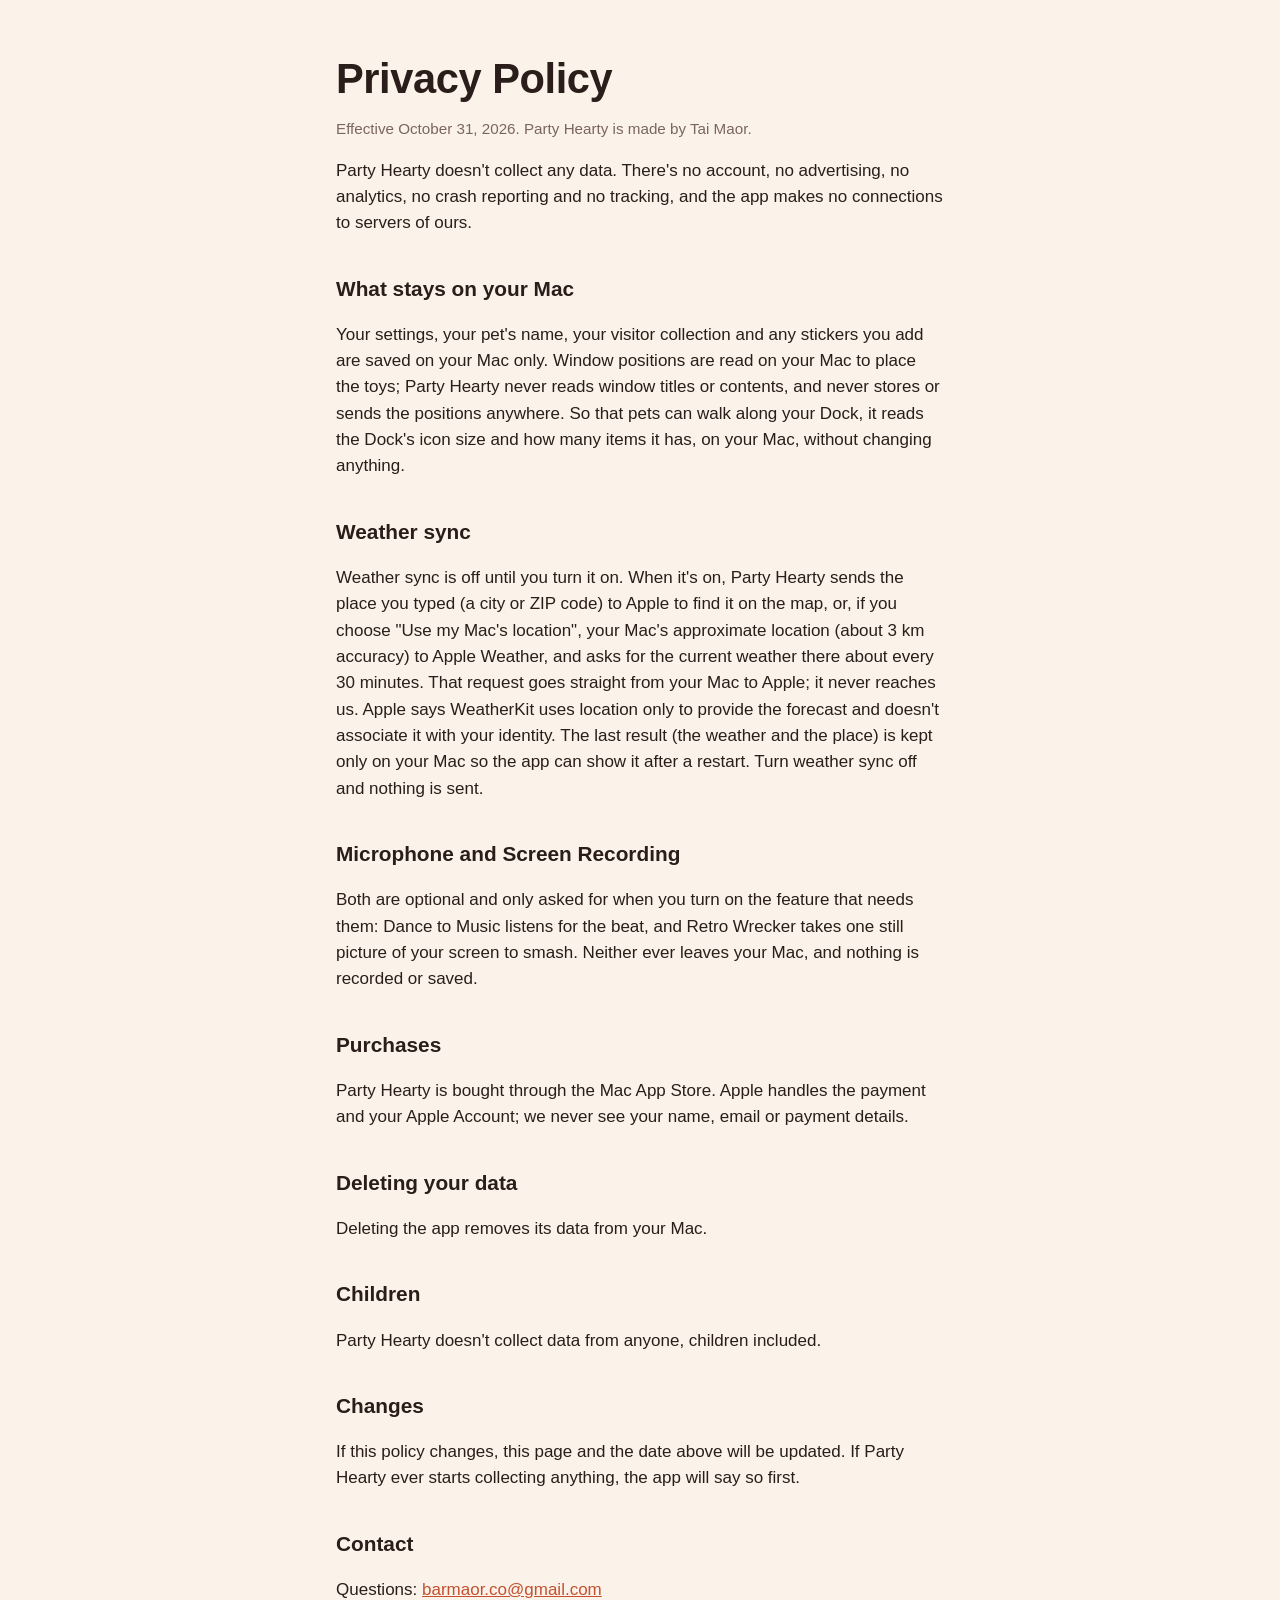
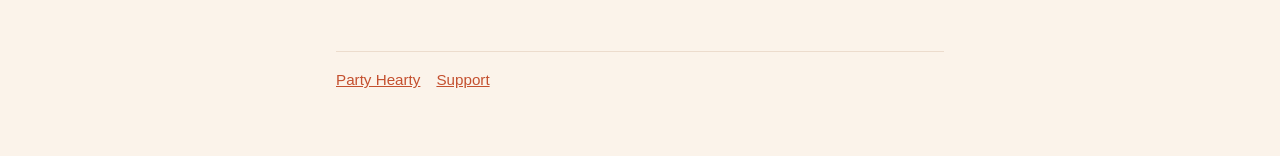
==== privacy.html @ 71856b22 "Party Hearty: landing, support and privacy pages" ====
<!doctype html>
<html lang="en">
<head>
<meta charset="utf-8">
<meta name="viewport" content="width=device-width, initial-scale=1">
<title>Party Hearty Privacy Policy</title>
<link rel="icon" href="favicon.png">
<link rel="stylesheet" href="style.css">
</head>
<body>
<main>
  <h1>Privacy Policy</h1>
  <p class="muted">Effective October 31, 2026. Party Hearty is made by Tai Maor.</p>

  <p>Party Hearty doesn't collect any data. There's no account, no advertising, no analytics, no crash reporting and no tracking, and the app makes no connections to servers of ours.</p>

  <h2>What stays on your Mac</h2>
  <p>Your settings, your pet's name, your visitor collection and any stickers you add are saved on your Mac only. Window positions are read on your Mac to place the toys; Party Hearty never reads window titles or contents, and never stores or sends the positions anywhere. So that pets can walk along your Dock, it reads the Dock's icon size and how many items it has, on your Mac, without changing anything.</p>

  <h2>Weather sync</h2>
  <p>Weather sync is off until you turn it on. When it's on, Party Hearty sends the place you typed (a city or ZIP code) to Apple to find it on the map, or, if you choose "Use my Mac's location", your Mac's approximate location (about 3 km accuracy) to Apple Weather, and asks for the current weather there about every 30 minutes. That request goes straight from your Mac to Apple; it never reaches us. Apple says WeatherKit uses location only to provide the forecast and doesn't associate it with your identity. The last result (the weather and the place) is kept only on your Mac so the app can show it after a restart. Turn weather sync off and nothing is sent.</p>

  <h2>Microphone and Screen Recording</h2>
  <p>Both are optional and only asked for when you turn on the feature that needs them: Dance to Music listens for the beat, and Retro Wrecker takes one still picture of your screen to smash. Neither ever leaves your Mac, and nothing is recorded or saved.</p>

  <h2>Purchases</h2>
  <p>Party Hearty is bought through the Mac App Store. Apple handles the payment and your Apple Account; we never see your name, email or payment details.</p>

  <h2>Deleting your data</h2>
  <p>Deleting the app removes its data from your Mac.</p>

  <h2>Children</h2>
  <p>Party Hearty doesn't collect data from anyone, children included.</p>

  <h2>Changes</h2>
  <p>If this policy changes, this page and the date above will be updated. If Party Hearty ever starts collecting anything, the app will say so first.</p>

  <h2>Contact</h2>
  <p>Questions: <a href="mailto:barmaor.co@gmail.com">barmaor.co@gmail.com</a></p>

  <nav><a href="index.html">Party Hearty</a><a href="support.html">Support</a></nav>
</main>
</body>
</html>
---- style.css ----
:root {
  --bg: #fbf3ea;
  --text: #2a1d1a;
  --muted: #7a6560;
  --line: #ecdccd;
  --accent: #c4502f;
}
@media (prefers-color-scheme: dark) {
  :root {
    --bg: #1d1614;
    --text: #f6ece4;
    --muted: #b09d95;
    --line: #3a2c27;
    --accent: #f08a62;
  }
}
* { box-sizing: border-box; }
body {
  margin: 0;
  background: var(--bg);
  color: var(--text);
  font: 17px/1.55 -apple-system, BlinkMacSystemFont, "SF Pro Text", "Helvetica Neue", Arial, sans-serif;
}
main { max-width: 640px; margin: 0 auto; padding: 56px 16px 64px; }
h1, h2 { font-family: ui-rounded, "SF Pro Rounded", -apple-system, sans-serif; font-weight: 700; }
h1 { font-size: 2.6rem; line-height: 1.1; margin: 0 0 12px; letter-spacing: -0.01em; }
h2 { font-size: 1.3rem; margin: 36px 0 8px; }
.lede { font-size: 1.2rem; color: var(--muted); margin: 0 0 24px; }
.muted { color: var(--muted); font-size: 0.95rem; }
.icon { width: 128px; height: 128px; display: block; margin: 0 0 20px -8px; }
a { color: var(--accent); }
ul { padding-left: 1.2em; }
li { margin: 4px 0; }
kbd { font: 0.9em -apple-system, sans-serif; border: 1px solid var(--line); border-radius: 5px; padding: 1px 5px; }
nav { display: flex; gap: 16px; margin-top: 48px; padding-top: 16px; border-top: 1px solid var(--line); font-size: 0.95rem; }
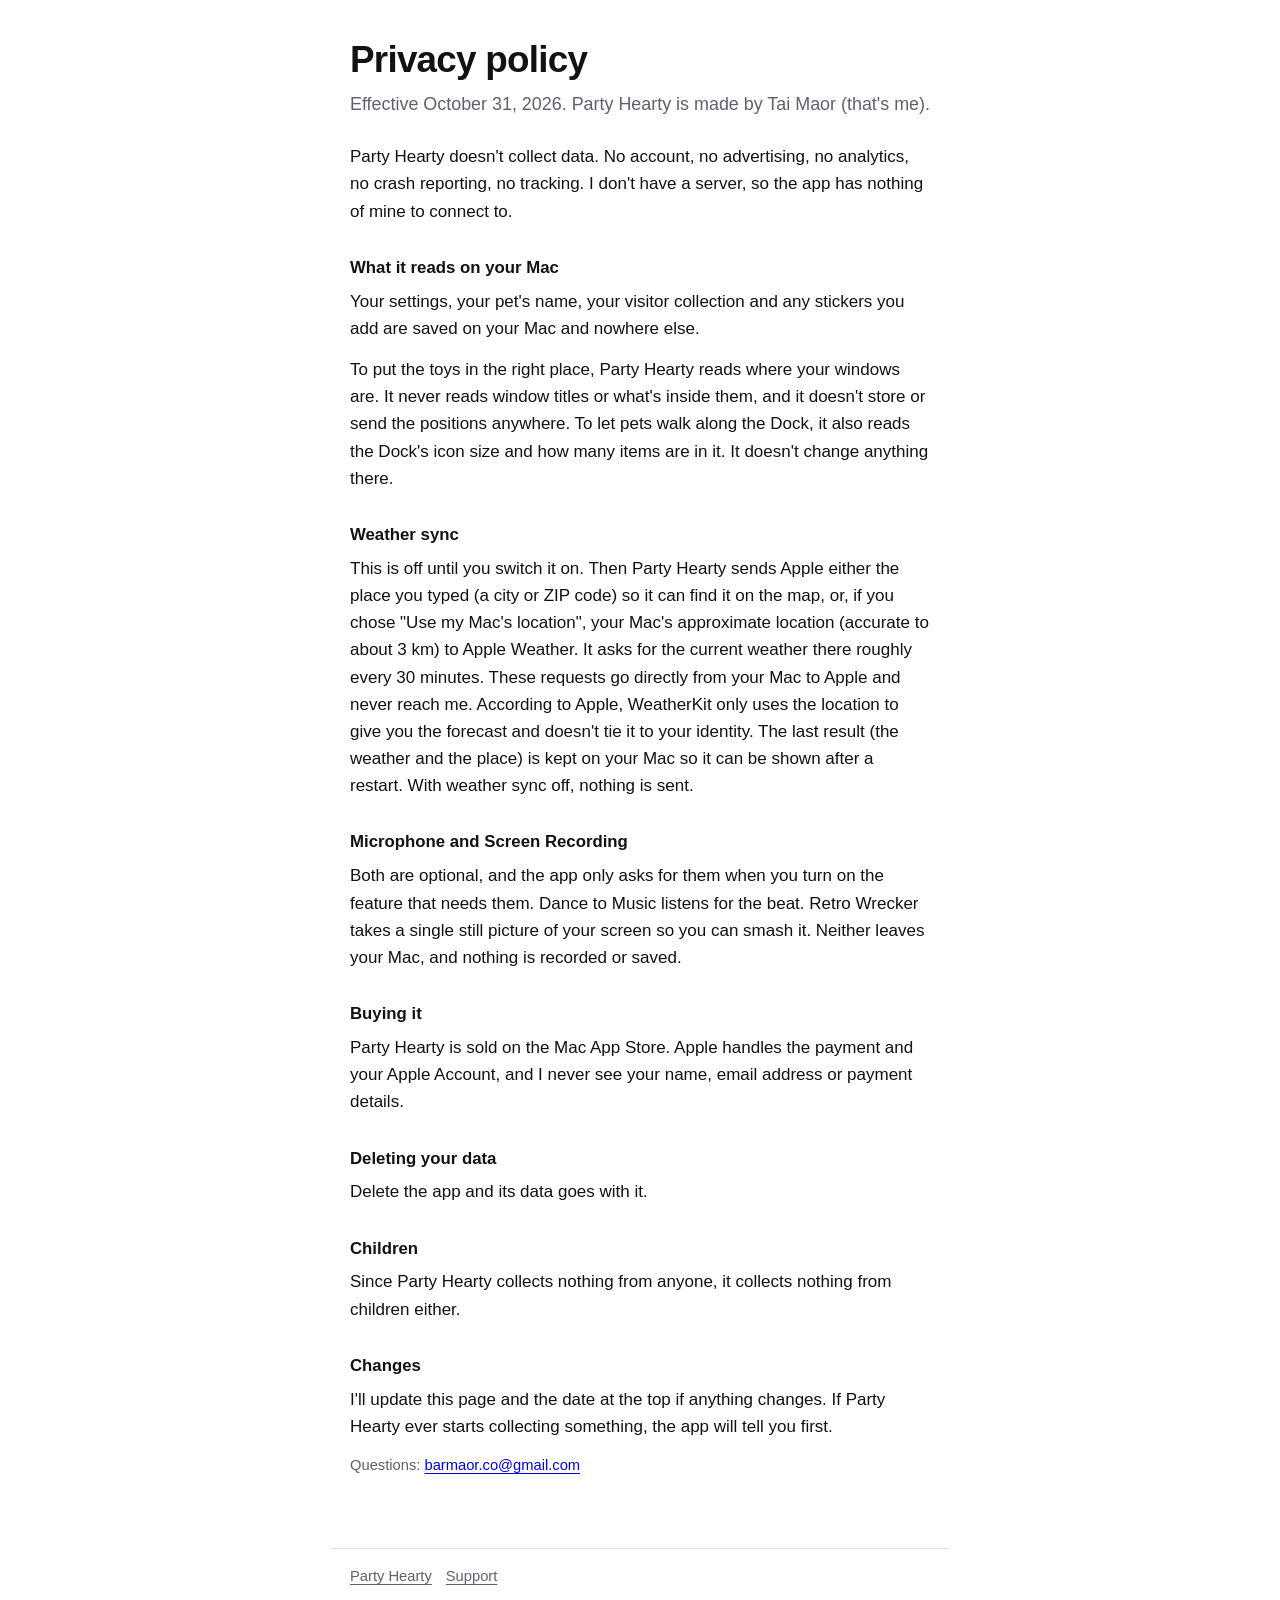
==== commit 7b477918: "Rewrite the pages and switch to blue" ====
--- a/privacy.html
+++ b/privacy.html
@@ -3,42 +3,41 @@
 <head>
 <meta charset="utf-8">
 <meta name="viewport" content="width=device-width, initial-scale=1">
-<title>Party Hearty Privacy Policy</title>
+<title>Party Hearty privacy policy</title>
 <link rel="icon" href="favicon.png">
 <link rel="stylesheet" href="style.css">
 </head>
 <body>
 <main>
-  <h1>Privacy Policy</h1>
-  <p class="muted">Effective October 31, 2026. Party Hearty is made by Tai Maor.</p>
+  <h1>Privacy policy</h1>
+  <p class="sub">Effective October 31, 2026. Party Hearty is made by Tai Maor (that's me).</p>
 
-  <p>Party Hearty doesn't collect any data. There's no account, no advertising, no analytics, no crash reporting and no tracking, and the app makes no connections to servers of ours.</p>
+  <p>Party Hearty doesn't collect data. No account, no advertising, no analytics, no crash reporting, no tracking. I don't have a server, so the app has nothing of mine to connect to.</p>
 
-  <h2>What stays on your Mac</h2>
-  <p>Your settings, your pet's name, your visitor collection and any stickers you add are saved on your Mac only. Window positions are read on your Mac to place the toys; Party Hearty never reads window titles or contents, and never stores or sends the positions anywhere. So that pets can walk along your Dock, it reads the Dock's icon size and how many items it has, on your Mac, without changing anything.</p>
+  <h2>What it reads on your Mac</h2>
+  <p>Your settings, your pet's name, your visitor collection and any stickers you add are saved on your Mac and nowhere else.</p>
+  <p>To put the toys in the right place, Party Hearty reads where your windows are. It never reads window titles or what's inside them, and it doesn't store or send the positions anywhere. To let pets walk along the Dock, it also reads the Dock's icon size and how many items are in it. It doesn't change anything there.</p>
 
   <h2>Weather sync</h2>
-  <p>Weather sync is off until you turn it on. When it's on, Party Hearty sends the place you typed (a city or ZIP code) to Apple to find it on the map, or, if you choose "Use my Mac's location", your Mac's approximate location (about 3 km accuracy) to Apple Weather, and asks for the current weather there about every 30 minutes. That request goes straight from your Mac to Apple; it never reaches us. Apple says WeatherKit uses location only to provide the forecast and doesn't associate it with your identity. The last result (the weather and the place) is kept only on your Mac so the app can show it after a restart. Turn weather sync off and nothing is sent.</p>
+  <p>This is off until you switch it on. Then Party Hearty sends Apple either the place you typed (a city or ZIP code) so it can find it on the map, or, if you chose "Use my Mac's location", your Mac's approximate location (accurate to about 3 km) to Apple Weather. It asks for the current weather there roughly every 30 minutes. These requests go directly from your Mac to Apple and never reach me. According to Apple, WeatherKit only uses the location to give you the forecast and doesn't tie it to your identity. The last result (the weather and the place) is kept on your Mac so it can be shown after a restart. With weather sync off, nothing is sent.</p>
 
   <h2>Microphone and Screen Recording</h2>
-  <p>Both are optional and only asked for when you turn on the feature that needs them: Dance to Music listens for the beat, and Retro Wrecker takes one still picture of your screen to smash. Neither ever leaves your Mac, and nothing is recorded or saved.</p>
+  <p>Both are optional, and the app only asks for them when you turn on the feature that needs them. Dance to Music listens for the beat. Retro Wrecker takes a single still picture of your screen so you can smash it. Neither leaves your Mac, and nothing is recorded or saved.</p>
 
-  <h2>Purchases</h2>
-  <p>Party Hearty is bought through the Mac App Store. Apple handles the payment and your Apple Account; we never see your name, email or payment details.</p>
+  <h2>Buying it</h2>
+  <p>Party Hearty is sold on the Mac App Store. Apple handles the payment and your Apple Account, and I never see your name, email address or payment details.</p>
 
   <h2>Deleting your data</h2>
-  <p>Deleting the app removes its data from your Mac.</p>
+  <p>Delete the app and its data goes with it.</p>
 
   <h2>Children</h2>
-  <p>Party Hearty doesn't collect data from anyone, children included.</p>
+  <p>Since Party Hearty collects nothing from anyone, it collects nothing from children either.</p>
 
   <h2>Changes</h2>
-  <p>If this policy changes, this page and the date above will be updated. If Party Hearty ever starts collecting anything, the app will say so first.</p>
+  <p>I'll update this page and the date at the top if anything changes. If Party Hearty ever starts collecting something, the app will tell you first.</p>
 
-  <h2>Contact</h2>
-  <p>Questions: <a href="mailto:barmaor.co@gmail.com">barmaor.co@gmail.com</a></p>
-
-  <nav><a href="index.html">Party Hearty</a><a href="support.html">Support</a></nav>
+  <p class="note">Questions: <a href="mailto:barmaor.co@gmail.com">barmaor.co@gmail.com</a></p>
 </main>
+<footer><a href="index.html">Party Hearty</a><a href="support.html">Support</a></footer>
 </body>
 </html>
--- a/style.css
+++ b/style.css
@@ -1,17 +1,18 @@
 :root {
-  --bg: #fbf3ea;
-  --text: #2a1d1a;
-  --muted: #7a6560;
-  --line: #ecdccd;
-  --accent: #c4502f;
+  --bg: #fff;
+  --text: #121216;
+  --muted: #5f6070;
+  --line: #e4e4ec;
+  --blue: #0000e6;
+  --link: #0000e6;
 }
 @media (prefers-color-scheme: dark) {
   :root {
-    --bg: #1d1614;
-    --text: #f6ece4;
-    --muted: #b09d95;
-    --line: #3a2c27;
-    --accent: #f08a62;
+    --bg: #0b0b0f;
+    --text: #ececf2;
+    --muted: #9b9caa;
+    --line: #262630;
+    --link: #7c86ff;
   }
 }
 * { box-sizing: border-box; }
@@ -19,17 +20,21 @@
   margin: 0;
   background: var(--bg);
   color: var(--text);
-  font: 17px/1.55 -apple-system, BlinkMacSystemFont, "SF Pro Text", "Helvetica Neue", Arial, sans-serif;
+  font: 17px/1.6 -apple-system, BlinkMacSystemFont, "Helvetica Neue", Arial, sans-serif;
 }
-main { max-width: 640px; margin: 0 auto; padding: 56px 16px 64px; }
-h1, h2 { font-family: ui-rounded, "SF Pro Rounded", -apple-system, sans-serif; font-weight: 700; }
-h1 { font-size: 2.6rem; line-height: 1.1; margin: 0 0 12px; letter-spacing: -0.01em; }
-h2 { font-size: 1.3rem; margin: 36px 0 8px; }
-.lede { font-size: 1.2rem; color: var(--muted); margin: 0 0 24px; }
-.muted { color: var(--muted); font-size: 0.95rem; }
-.icon { width: 128px; height: 128px; display: block; margin: 0 0 20px -8px; }
-a { color: var(--accent); }
-ul { padding-left: 1.2em; }
-li { margin: 4px 0; }
-kbd { font: 0.9em -apple-system, sans-serif; border: 1px solid var(--line); border-radius: 5px; padding: 1px 5px; }
-nav { display: flex; gap: 16px; margin-top: 48px; padding-top: 16px; border-top: 1px solid var(--line); font-size: 0.95rem; }
+main { max-width: 620px; margin: 0 auto; padding: 40px 20px 56px; }
+a { color: var(--link); text-underline-offset: 3px; }
+.top { display: flex; align-items: center; gap: 14px; margin-bottom: 4px; }
+.top img { width: 72px; height: 72px; transform: rotate(-6deg); }
+h1 { font-size: 2.3rem; line-height: 1.1; margin: 0; letter-spacing: -0.02em; }
+h2 { font-size: 1.05rem; margin: 30px 0 6px; }
+p { margin: 0 0 14px; }
+.sub { font-size: 1.12rem; color: var(--muted); margin: 10px 0 24px; }
+ul { padding-left: 20px; margin: 0 0 16px; }
+li { margin-bottom: 6px; }
+kbd { font: 0.9em ui-monospace, Menlo, monospace; border: 1px solid var(--line); border-bottom-width: 2px; border-radius: 5px; padding: 1px 5px; }
+.q { font-weight: 600; margin-bottom: 2px; }
+.note { color: var(--muted); font-size: 0.92rem; }
+footer { max-width: 620px; margin: 0 auto; padding: 16px 20px 40px; border-top: 1px solid var(--line); color: var(--muted); font-size: 0.92rem; }
+footer a { color: inherit; margin-right: 14px; }
+
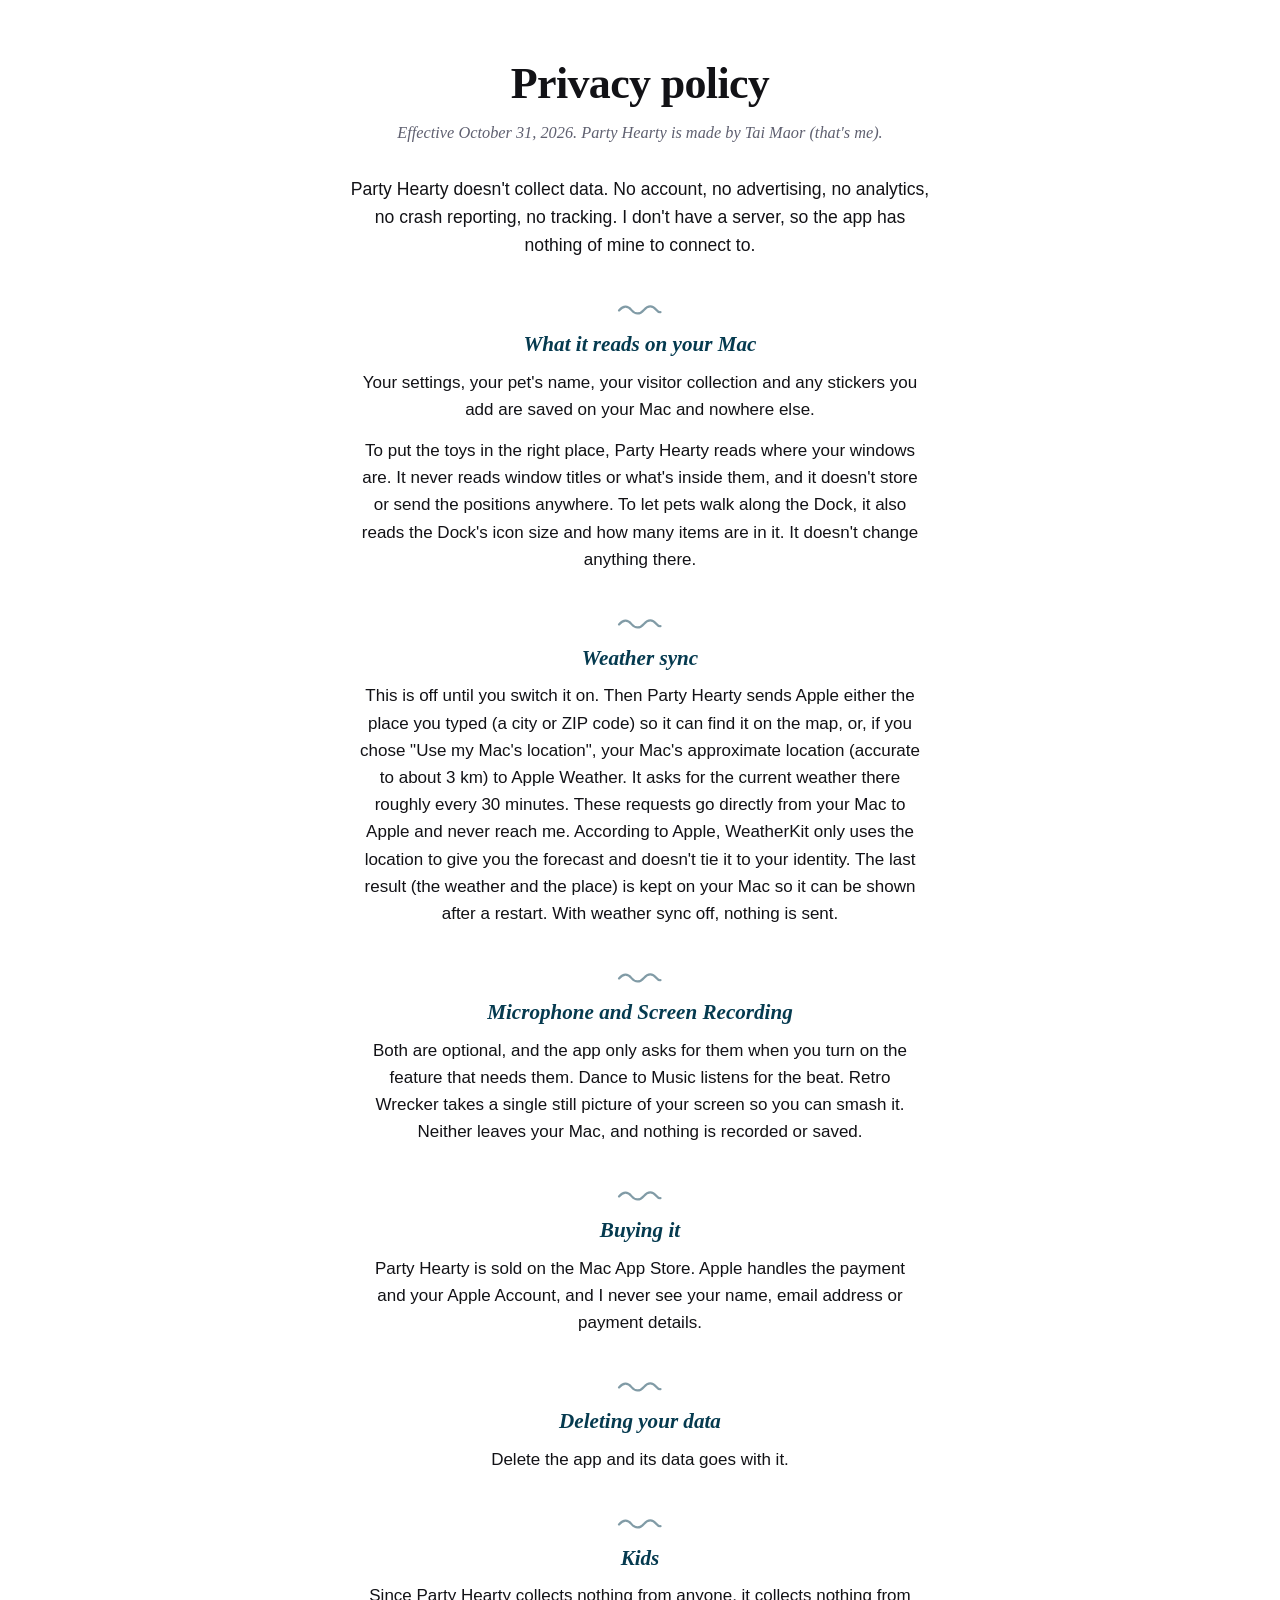
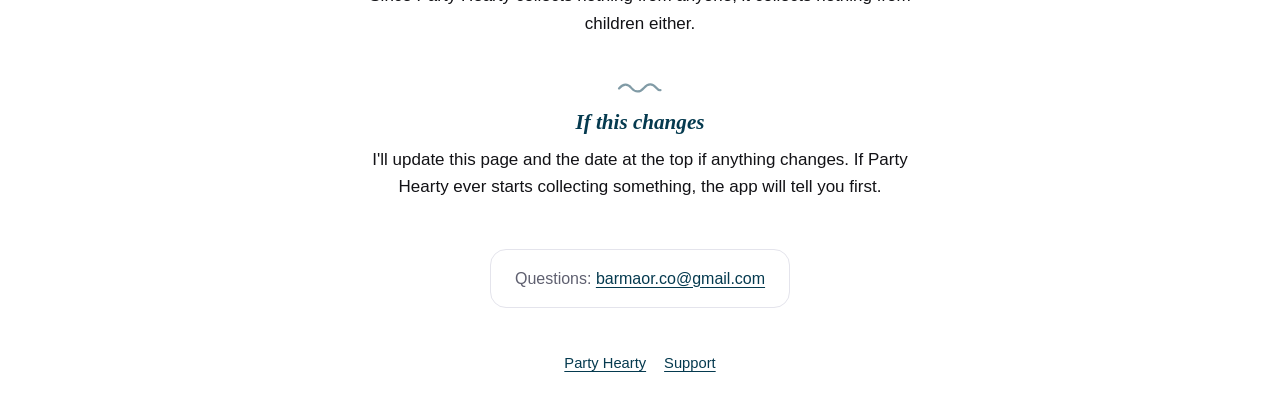
==== commit 1ab05f9a: "Privacy page: centered, easier to read" ====
--- a/privacy.html
+++ b/privacy.html
@@ -6,8 +6,39 @@
 <title>Party Hearty privacy policy</title>
 <link rel="icon" href="favicon.png">
 <link rel="stylesheet" href="style.css">
+<style>
+  body.pp { --pp: #053A4F; --link: #053A4F; }
+  @media (prefers-color-scheme: dark) { body.pp { --pp: #52CBE3; --link: #52CBE3; } }
+
+  /* Privacy page: one calm centered column, written to be read top to bottom */
+  body.pp { text-align: center; }
+  .pp main { max-width: 660px; margin: 0 auto; padding: 60px 22px 36px; }
+  .pp h1 { font: 700 clamp(2.15rem, 6.4vw, 2.75rem)/1.08 "New York", "Iowan Old Style", Georgia, serif; letter-spacing: -.015em; margin: 0 0 12px; }
+  .pp h1 + .sub, .pp h1 + .small { font: italic 1.02rem/1.55 "New York", "Iowan Old Style", Georgia, serif; color: var(--muted); max-width: 31em; margin: 0 auto 30px; }
+  .pp main > p, .pp main > ul, .pp main > .card { max-width: 33em; margin-left: auto; margin-right: auto; text-wrap: pretty; }
+  .pp main > p:not(h2 ~ p):not(.sub):not(.small) { font-size: 1.1rem; line-height: 1.6; }
+  .pp h2 { font: italic 600 1.32rem/1.3 "New York", "Iowan Old Style", Georgia, serif; color: var(--pp); letter-spacing: 0; margin: 0 auto 10px; max-width: 26em; text-wrap: balance; }
+  .pp h2::before { content: ""; display: block; width: 46px; height: 12px; margin: 44px auto 16px; background: var(--pp); opacity: .5;
+                   -webkit-mask: url("data:image/svg+xml,%3Csvg xmlns='http://www.w3.org/2000/svg' viewBox='0 0 46 12'%3E%3Cpath d='M2 7.5c4.5-5 8.5-5 12.5-.4s8.3 4.4 12.4-.2 8.6-4.8 12.3-.1c1.6 2 3 2.6 4.3 2.4' fill='none' stroke='black' stroke-width='2.2' stroke-linecap='round'/%3E%3C/svg%3E") center / contain no-repeat; mask: url("data:image/svg+xml,%3Csvg xmlns='http://www.w3.org/2000/svg' viewBox='0 0 46 12'%3E%3Cpath d='M2 7.5c4.5-5 8.5-5 12.5-.4s8.3 4.4 12.4-.2 8.6-4.8 12.3-.1c1.6 2 3 2.6 4.3 2.4' fill='none' stroke='black' stroke-width='2.2' stroke-linecap='round'/%3E%3C/svg%3E") center / contain no-repeat; }
+  .pp ul { list-style: none; padding: 0; }
+  .pp li { margin: 0 0 12px; }
+  .pp strong { font-weight: 650; }
+  .pp a { color: var(--pp); }
+  .pp .card { text-align: center; }
+  .pp main > p.note, .pp .contact { display: block; width: fit-content; max-width: 100%; margin: 48px auto 0; padding: 16px 24px;
+                   border: 1px solid var(--line); border-radius: 16px; font-size: 1rem; color: var(--muted); }
+  .pp header.site { justify-content: center; flex-wrap: wrap; }
+  .pp header.site nav { margin-left: 18px; }
+  .pp footer { text-align: center; border-top: 0; padding-top: 8px; }
+  .pp footer a { margin: 0 9px; }
+  @media (max-width: 520px) {
+    .pp main { padding: 40px 18px 28px; }
+    .pp main > p:not(h2 ~ p):not(.sub):not(.small) { font-size: 1.04rem; }
+    .pp h2::before { margin-top: 36px; }
+  }
+</style>
 </head>
-<body>
+<body class="pp">
 <main>
   <h1>Privacy policy</h1>
   <p class="sub">Effective October 31, 2026. Party Hearty is made by Tai Maor (that's me).</p>
@@ -30,10 +61,10 @@
   <h2>Deleting your data</h2>
   <p>Delete the app and its data goes with it.</p>
 
-  <h2>Children</h2>
+  <h2>Kids</h2>
   <p>Since Party Hearty collects nothing from anyone, it collects nothing from children either.</p>
 
-  <h2>Changes</h2>
+  <h2>If this changes</h2>
   <p>I'll update this page and the date at the top if anything changes. If Party Hearty ever starts collecting something, the app will tell you first.</p>
 
   <p class="note">Questions: <a href="mailto:barmaor.co@gmail.com">barmaor.co@gmail.com</a></p>
--- a/style.css
+++ b/style.css
@@ -3,8 +3,8 @@
   --text: #121216;
   --muted: #5f6070;
   --line: #e4e4ec;
-  --blue: #0000e6;
-  --link: #0000e6;
+  --blue: #053a4f;
+  --link: #053a4f;
 }
 @media (prefers-color-scheme: dark) {
   :root {
@@ -12,7 +12,8 @@
     --text: #ececf2;
     --muted: #9b9caa;
     --line: #262630;
-    --link: #7c86ff;
+    --blue: #52cbe3;
+    --link: #52cbe3;
   }
 }
 * { box-sizing: border-box; }
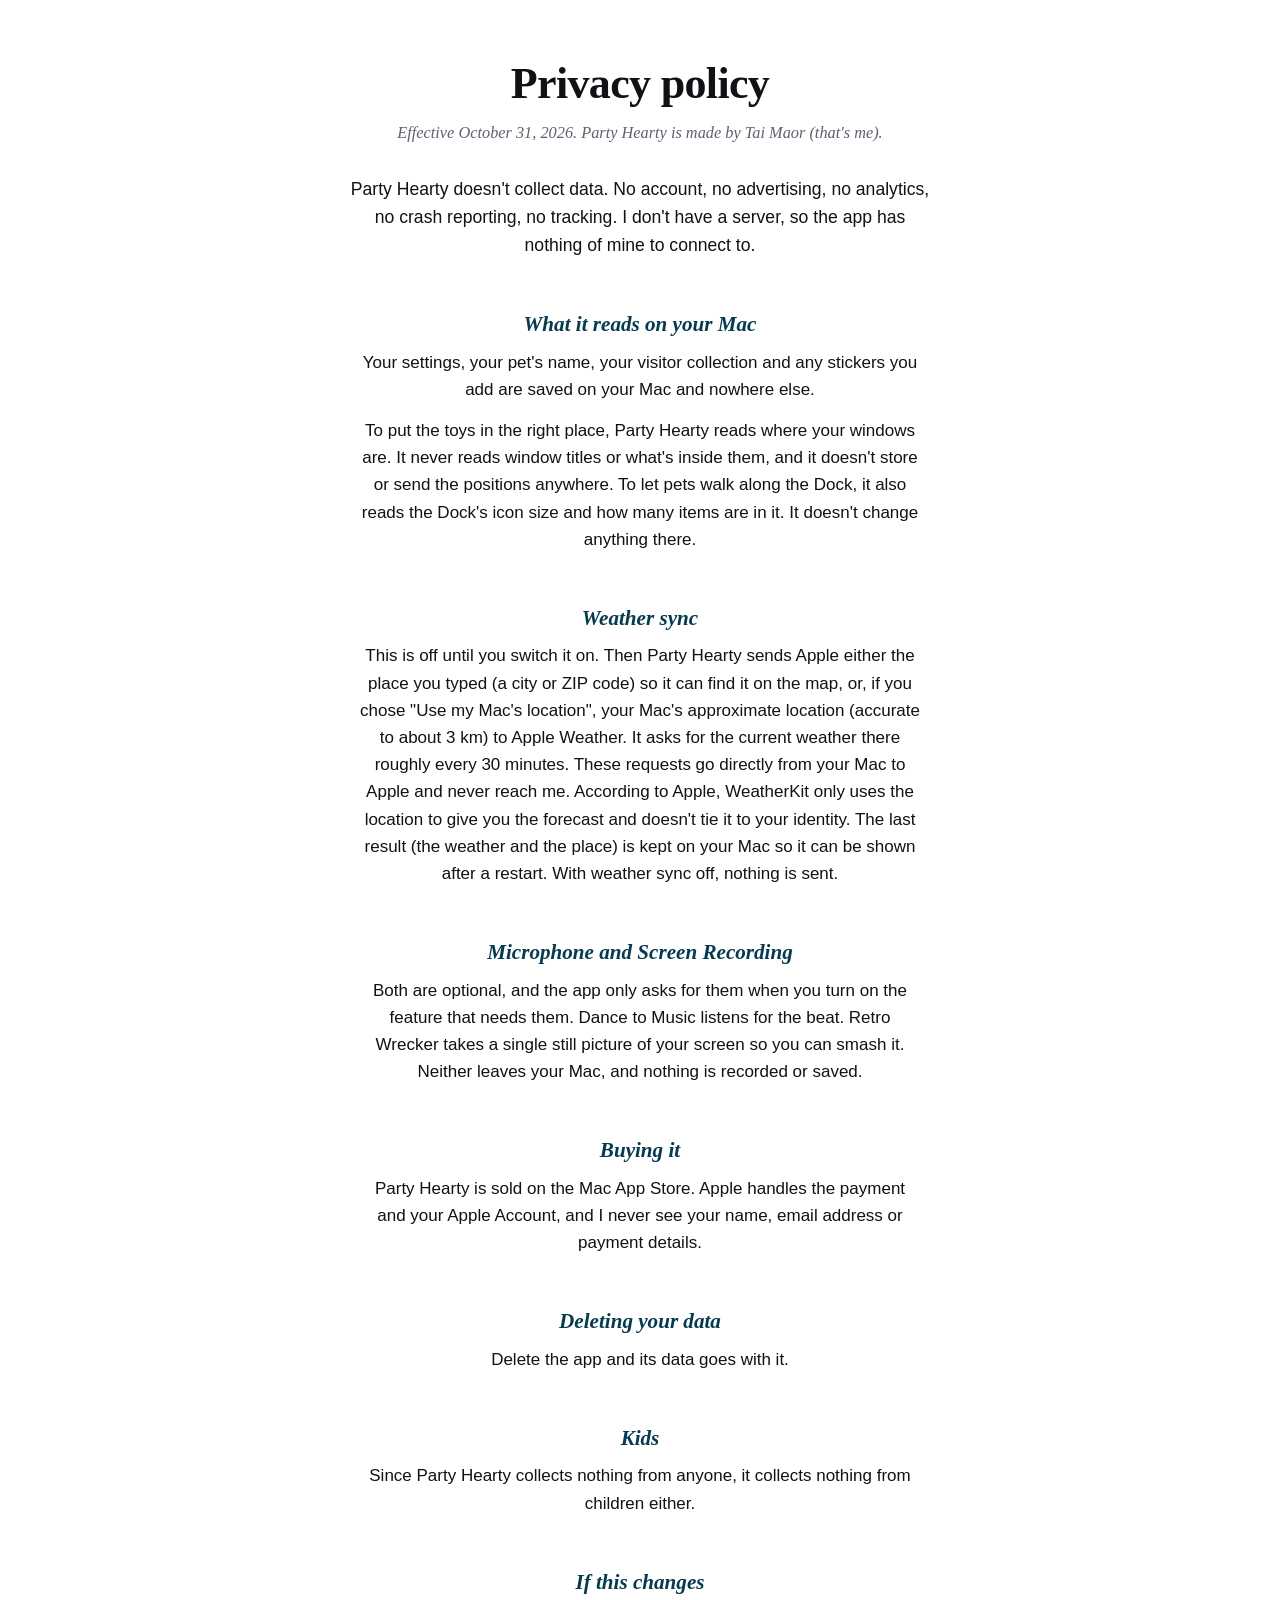
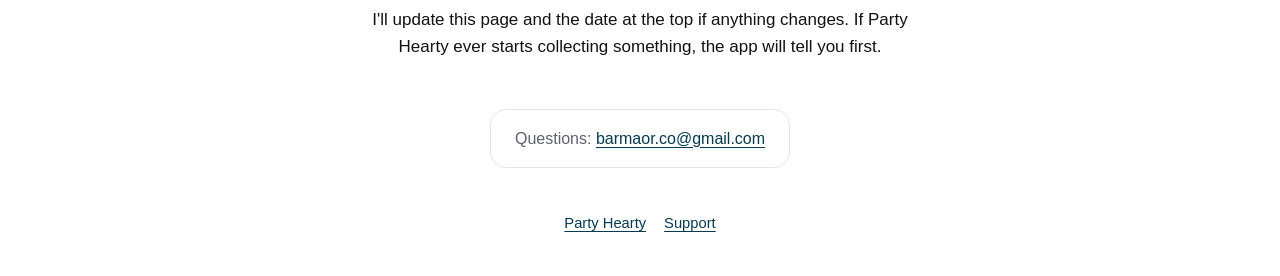
==== commit fa8c5484: "Remove the wave mark above headings" ====
--- a/privacy.html
+++ b/privacy.html
@@ -18,8 +18,7 @@
   .pp main > p, .pp main > ul, .pp main > .card { max-width: 33em; margin-left: auto; margin-right: auto; text-wrap: pretty; }
   .pp main > p:not(h2 ~ p):not(.sub):not(.small) { font-size: 1.1rem; line-height: 1.6; }
   .pp h2 { font: italic 600 1.32rem/1.3 "New York", "Iowan Old Style", Georgia, serif; color: var(--pp); letter-spacing: 0; margin: 0 auto 10px; max-width: 26em; text-wrap: balance; }
-  .pp h2::before { content: ""; display: block; width: 46px; height: 12px; margin: 44px auto 16px; background: var(--pp); opacity: .5;
-                   -webkit-mask: url("data:image/svg+xml,%3Csvg xmlns='http://www.w3.org/2000/svg' viewBox='0 0 46 12'%3E%3Cpath d='M2 7.5c4.5-5 8.5-5 12.5-.4s8.3 4.4 12.4-.2 8.6-4.8 12.3-.1c1.6 2 3 2.6 4.3 2.4' fill='none' stroke='black' stroke-width='2.2' stroke-linecap='round'/%3E%3C/svg%3E") center / contain no-repeat; mask: url("data:image/svg+xml,%3Csvg xmlns='http://www.w3.org/2000/svg' viewBox='0 0 46 12'%3E%3Cpath d='M2 7.5c4.5-5 8.5-5 12.5-.4s8.3 4.4 12.4-.2 8.6-4.8 12.3-.1c1.6 2 3 2.6 4.3 2.4' fill='none' stroke='black' stroke-width='2.2' stroke-linecap='round'/%3E%3C/svg%3E") center / contain no-repeat; }
+  .pp h2::before { content: ""; display: block; margin-top: 52px; }
   .pp ul { list-style: none; padding: 0; }
   .pp li { margin: 0 0 12px; }
   .pp strong { font-weight: 650; }
--- a/style.css
+++ b/style.css
@@ -38,4 +38,46 @@
 .note { color: var(--muted); font-size: 0.92rem; }
 footer { max-width: 620px; margin: 0 auto; padding: 16px 20px 40px; border-top: 1px solid var(--line); color: var(--muted); font-size: 0.92rem; }
 footer a { color: inherit; margin-right: 14px; }
+:root { --pp: var(--link); }
 
+/* Hand-made look: one calm centered column, shared by the home, help and privacy pages */
+body.pp { text-align: center; }
+.pp main { max-width: 680px; margin: 0 auto; padding: 56px 22px 36px; }
+.pp h1 { font: 700 clamp(2.15rem, 6.4vw, 2.75rem)/1.08 "New York", "Iowan Old Style", Georgia, serif; letter-spacing: -.015em; margin: 0 auto 12px; max-width: 16em; text-wrap: balance; }
+.pp h1 + .sub, .pp h1 + .small, .pp .top + .sub { font: italic 1.08rem/1.55 "New York", "Iowan Old Style", Georgia, serif; color: var(--muted); max-width: 31em; margin: 0 auto 26px; text-wrap: pretty; }
+.pp main > p, .pp main > ul, .pp main > ol, .pp main > .card { max-width: 33em; margin-left: auto; margin-right: auto; text-wrap: pretty; }
+.pp h2 { font: italic 600 1.32rem/1.3 "New York", "Iowan Old Style", Georgia, serif; color: var(--pp); letter-spacing: 0; margin: 0 auto 10px; max-width: 26em; text-wrap: balance; }
+.pp h2::before { content: ""; display: block; margin-top: 52px; }
+.pp ul, .pp ol { list-style: none; padding: 0; }
+.pp li { margin: 0 0 12px; }
+.pp ol { counter-reset: step; }
+.pp ol li { counter-increment: step; }
+.pp ol li::before { content: counter(step); display: block; width: 26px; height: 26px; margin: 0 auto 4px; border: 1.5px solid var(--pp); border-radius: 50%;
+                    font: italic 600 .9rem/23px "New York", Georgia, serif; color: var(--pp); }
+.pp strong { font-weight: 650; }
+.pp a { color: var(--pp); }
+.pp .q { font-weight: 650; margin-top: 26px; margin-bottom: 4px; }
+.pp .small { font-size: .92rem; color: var(--muted); }
+.pp .card { text-align: center; }
+.pp main > p.note { display: block; width: fit-content; max-width: 100%; margin: 48px auto 0; padding: 16px 24px; border: 1px solid var(--line); border-radius: 16px; font-size: 1rem; color: var(--muted); }
+.pp header.site { justify-content: center; flex-wrap: wrap; }
+.pp header.site nav { margin-left: 18px; }
+.pp footer { text-align: center; border-top: 0; padding-top: 8px; }
+.pp footer a { margin: 0 9px; }
+.pp .hero-icon { display: block; width: 96px; height: 96px; margin: 0 auto 22px; border-radius: 22px; rotate: -4deg; box-shadow: 0 12px 30px rgba(0,0,0,.18); }
+.pp .tally { margin: 0 auto 22px; }
+.pp .top { flex-direction: column; justify-content: center; gap: 18px; margin-bottom: 12px; }
+.pp .get { display: flex; flex-wrap: wrap; justify-content: center; align-items: center; gap: 12px 18px; margin: 4px auto 12px; }
+.pp .store { display: inline-flex; align-items: center; gap: 10px; background: #000; color: #fff; border: 1px solid #a6a6a6; border-radius: 12px;
+             padding: 7px 18px 7px 14px; text-decoration: none; line-height: 1.1; text-align: left; transition: transform .15s; }
+.pp .store:hover { transform: translateY(-1px); }
+.pp .store svg { width: 22px; height: 26px; fill: #fff; flex: none; }
+.pp .store small { display: block; font-size: .7rem; letter-spacing: .01em; }
+.pp .store b { display: block; font-size: 1.28rem; font-weight: 600; letter-spacing: -.01em; }
+.pp .get .soon { background: none; color: var(--muted); border: 1.5px dashed var(--line); font-weight: 500; font-style: italic; padding: 10px 18px; border-radius: 12px; }
+.pp .shots { justify-content: center; margin: 34px auto 8px; }
+.pp .shots figcaption { font-style: italic; }
+@media (max-width: 520px) {
+  .pp main { padding: 40px 18px 28px; }
+  .pp h2::before { margin-top: 36px; }
+}
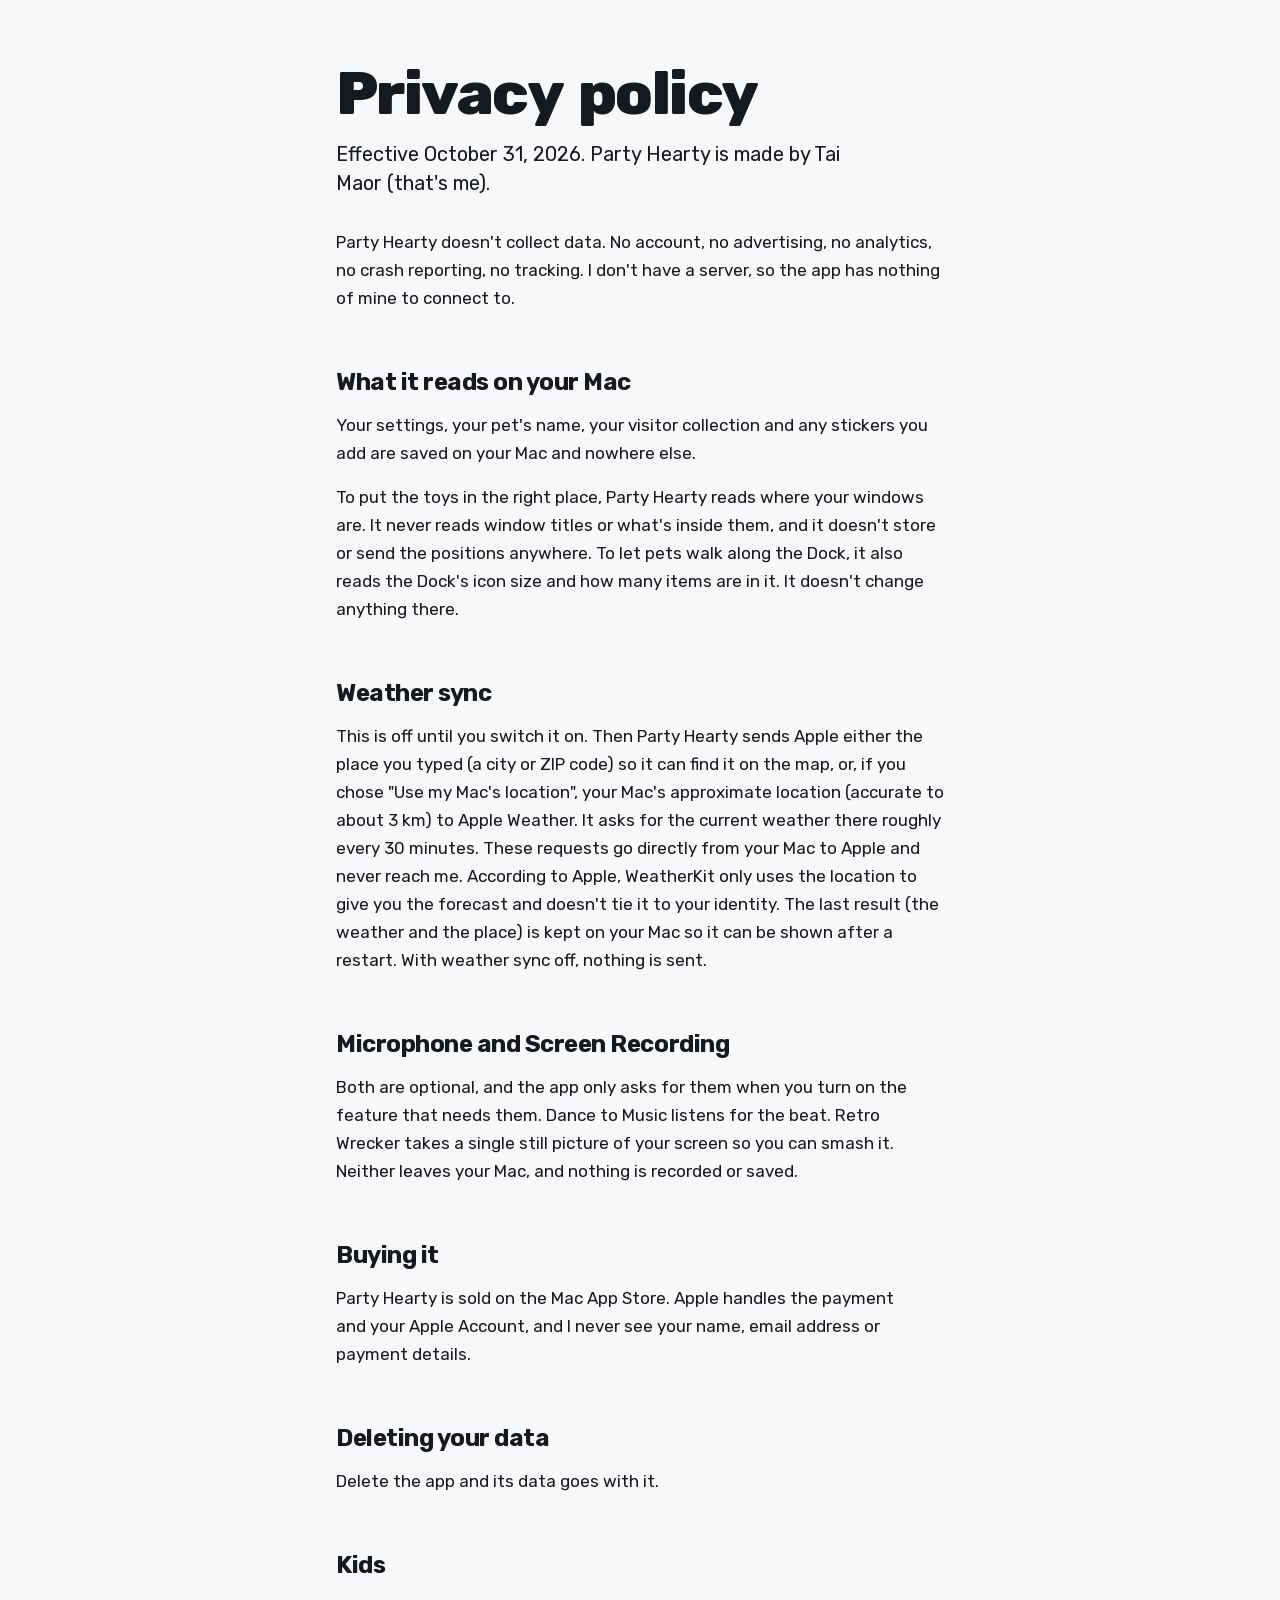
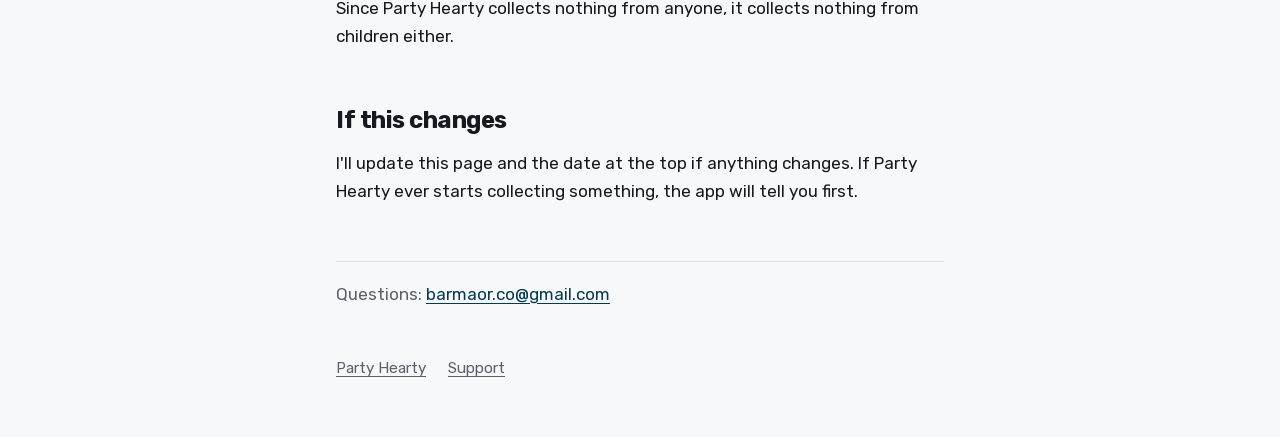
==== commit 8a6f5c2c: "New type and layout, self-hosted fonts" ====
--- a/privacy.html
+++ b/privacy.html
@@ -5,39 +5,11 @@
 <meta name="viewport" content="width=device-width, initial-scale=1">
 <title>Party Hearty privacy policy</title>
 <link rel="icon" href="favicon.png">
+<link rel="preload" href="fonts/rubik-normal-latin.woff2" as="font" type="font/woff2" crossorigin>
+<link rel="stylesheet" href="fonts.css">
 <link rel="stylesheet" href="style.css">
-<style>
-  body.pp { --pp: #053A4F; --link: #053A4F; }
-  @media (prefers-color-scheme: dark) { body.pp { --pp: #52CBE3; --link: #52CBE3; } }
-
-  /* Privacy page: one calm centered column, written to be read top to bottom */
-  body.pp { text-align: center; }
-  .pp main { max-width: 660px; margin: 0 auto; padding: 60px 22px 36px; }
-  .pp h1 { font: 700 clamp(2.15rem, 6.4vw, 2.75rem)/1.08 "New York", "Iowan Old Style", Georgia, serif; letter-spacing: -.015em; margin: 0 0 12px; }
-  .pp h1 + .sub, .pp h1 + .small { font: italic 1.02rem/1.55 "New York", "Iowan Old Style", Georgia, serif; color: var(--muted); max-width: 31em; margin: 0 auto 30px; }
-  .pp main > p, .pp main > ul, .pp main > .card { max-width: 33em; margin-left: auto; margin-right: auto; text-wrap: pretty; }
-  .pp main > p:not(h2 ~ p):not(.sub):not(.small) { font-size: 1.1rem; line-height: 1.6; }
-  .pp h2 { font: italic 600 1.32rem/1.3 "New York", "Iowan Old Style", Georgia, serif; color: var(--pp); letter-spacing: 0; margin: 0 auto 10px; max-width: 26em; text-wrap: balance; }
-  .pp h2::before { content: ""; display: block; margin-top: 52px; }
-  .pp ul { list-style: none; padding: 0; }
-  .pp li { margin: 0 0 12px; }
-  .pp strong { font-weight: 650; }
-  .pp a { color: var(--pp); }
-  .pp .card { text-align: center; }
-  .pp main > p.note, .pp .contact { display: block; width: fit-content; max-width: 100%; margin: 48px auto 0; padding: 16px 24px;
-                   border: 1px solid var(--line); border-radius: 16px; font-size: 1rem; color: var(--muted); }
-  .pp header.site { justify-content: center; flex-wrap: wrap; }
-  .pp header.site nav { margin-left: 18px; }
-  .pp footer { text-align: center; border-top: 0; padding-top: 8px; }
-  .pp footer a { margin: 0 9px; }
-  @media (max-width: 520px) {
-    .pp main { padding: 40px 18px 28px; }
-    .pp main > p:not(h2 ~ p):not(.sub):not(.small) { font-size: 1.04rem; }
-    .pp h2::before { margin-top: 36px; }
-  }
-</style>
 </head>
-<body class="pp">
+<body>
 <main>
   <h1>Privacy policy</h1>
   <p class="sub">Effective October 31, 2026. Party Hearty is made by Tai Maor (that's me).</p>
--- a/fonts.css
+++ b/fonts.css
@@ -0,0 +1,17 @@
+/* Self-hosted fonts (SIL Open Font License) */
+@font-face {
+  font-family: 'Rubik';
+  font-style: normal;
+  font-weight: 300 900;
+  font-display: swap;
+  src: url(fonts/rubik-normal-latin-ext.woff2) format('woff2');
+  unicode-range: U+0100-02BA, U+02BD-02C5, U+02C7-02CC, U+02CE-02D7, U+02DD-02FF, U+0304, U+0308, U+0329, U+1D00-1DBF, U+1E00-1E9F, U+1EF2-1EFF, U+2020, U+20A0-20AB, U+20AD-20C4, U+2113, U+2C60-2C7F, U+A720-A7FF;
+}
+@font-face {
+  font-family: 'Rubik';
+  font-style: normal;
+  font-weight: 300 900;
+  font-display: swap;
+  src: url(fonts/rubik-normal-latin.woff2) format('woff2');
+  unicode-range: U+0000-00FF, U+0131, U+0152-0153, U+02BB-02BC, U+02C6, U+02DA, U+02DC, U+0304, U+0308, U+0329, U+2000-206F, U+20AC, U+2122, U+2191, U+2193, U+2212, U+2215, U+FEFF, U+FFFD;
+}
--- a/style.css
+++ b/style.css
@@ -1,83 +1,79 @@
+/* Party Hearty: a tidy desk with toys on it. Rubik throughout, rounded and friendly, never cartoonish. */
 :root {
-  --bg: #fff;
-  --text: #121216;
-  --muted: #5f6070;
-  --line: #e4e4ec;
-  --blue: #053a4f;
-  --link: #053a4f;
+  color-scheme: light dark;
+  --desk: #f6f8fa;
+  --ink: #16191d;
+  --soft: #5a616a;
+  --rule: #dce1e6;
+  --accent: #053A4F;
+  --select: rgba(5, 58, 79, .16);
+  --key: #ffffff;
+  --sans: "Rubik", -apple-system, "Helvetica Neue", Arial, sans-serif;
 }
 @media (prefers-color-scheme: dark) {
   :root {
-    --bg: #0b0b0f;
-    --text: #ececf2;
-    --muted: #9b9caa;
-    --line: #262630;
-    --blue: #52cbe3;
-    --link: #52cbe3;
+    --desk: #0e1114;
+    --ink: #e9ecef;
+    --soft: #9ca3ab;
+    --rule: #262c32;
+    --accent: #3092B5;
+    --select: rgba(48, 146, 181, .3);
+    --key: #1a1f24;
   }
 }
 * { box-sizing: border-box; }
-body {
-  margin: 0;
-  background: var(--bg);
-  color: var(--text);
-  font: 17px/1.6 -apple-system, BlinkMacSystemFont, "Helvetica Neue", Arial, sans-serif;
+html { -webkit-text-size-adjust: 100%; }
+body { margin: 0; background: var(--desk); color: var(--ink); font: 400 1.0625rem/1.65 var(--sans); -webkit-font-smoothing: antialiased; }
+::selection { background: var(--select); }
+a { color: var(--accent); text-decoration-thickness: 1px; text-underline-offset: .2em; }
+a:hover { text-decoration-thickness: 2px; }
+:focus-visible { outline: 2px solid var(--accent); outline-offset: 3px; border-radius: 4px; }
+
+main, footer { width: min(100% - 40px, 38rem); margin-inline: auto; }
+main { padding: 64px 0 24px; }
+
+.top { display: flex; align-items: center; gap: 18px; margin: 0 0 18px; }
+.top img { width: 84px; height: 84px; border-radius: 20px; rotate: -5deg; box-shadow: 0 10px 24px rgba(10, 20, 30, .16); flex: none; }
+h1 { font: 800 clamp(2.6rem, 10vw, 3.8rem)/.98 var(--sans); letter-spacing: -.025em; word-spacing: .08em; margin: 0; text-wrap: balance; }
+main > h1:first-child, h1.page { margin: 0 0 16px; }
+.sub { font-size: 1.25rem; line-height: 1.45; margin: 0 0 30px; max-width: 26em; text-wrap: pretty; }
+h1 + .small { margin: 0 0 32px; }
+h2 { font: 700 1.5rem/1.2 var(--sans); letter-spacing: -.02em; margin: 56px 0 14px; text-wrap: balance; }
+p { margin: 0 0 16px; text-wrap: pretty; }
+strong { font-weight: 600; }
+.small { font-size: .95rem; color: var(--soft); }
+.q { font-weight: 600; margin: 30px 0 4px; }
+h2 + .q { margin-top: 8px; }
+
+/* The toy list: a little confetti square in front of each */
+ul { list-style: none; margin: 0 0 20px; padding: 0; }
+ul li { position: relative; padding-left: 1.6em; margin: 0 0 12px; }
+ul li::before { content: ""; position: absolute; left: .15em; top: .58em; width: .5em; height: .5em; border-radius: 2px; background: var(--accent); rotate: 20deg; }
+ul li:nth-child(3n+2)::before { rotate: -15deg; opacity: .7; }
+ul li:nth-child(3n)::before { rotate: 40deg; opacity: .45; }
+ol { margin: 0 0 16px; padding-left: 1.3em; }
+ol li { margin: 0 0 8px; }
+
+kbd { font: 500 .9em/1 var(--sans); padding: .2em .45em; border-radius: 6px; background: var(--key); border: 1px solid var(--rule); border-bottom-width: 2px; white-space: nowrap; }
+
+.get { margin: 0 0 12px; }
+.store { display: inline-flex; align-items: center; gap: 10px; background: #000; color: #fff; border: 1px solid #a6a6a6; border-radius: 11px;
+         padding: 7px 18px 7px 14px; text-decoration: none; line-height: 1.1; }
+.store:hover { background: #1b1d1f; }
+.store svg { width: 21px; height: 25px; fill: #fff; flex: none; }
+.store small { display: block; font-size: .7rem; }
+.store b { display: block; font-size: 1.22rem; font-weight: 500; letter-spacing: -.01em; }
+.get + .small { margin-bottom: 44px; }
+
+.note { margin-top: 56px; padding-top: 18px; border-top: 1px solid var(--rule); color: var(--soft); }
+.nb { white-space: nowrap; }
+
+footer { display: flex; gap: 22px; padding: 8px 0 56px; font-size: .95rem; }
+footer a { color: var(--soft); }
+footer a:hover { color: var(--ink); }
+
+@media (max-width: 520px) {
+  main { padding-top: 44px; }
+  .top img { width: 68px; height: 68px; border-radius: 16px; }
+  .sub { font-size: 1.15rem; }
 }
-main { max-width: 620px; margin: 0 auto; padding: 40px 20px 56px; }
-a { color: var(--link); text-underline-offset: 3px; }
-.top { display: flex; align-items: center; gap: 14px; margin-bottom: 4px; }
-.top img { width: 72px; height: 72px; transform: rotate(-6deg); }
-h1 { font-size: 2.3rem; line-height: 1.1; margin: 0; letter-spacing: -0.02em; }
-h2 { font-size: 1.05rem; margin: 30px 0 6px; }
-p { margin: 0 0 14px; }
-.sub { font-size: 1.12rem; color: var(--muted); margin: 10px 0 24px; }
-ul { padding-left: 20px; margin: 0 0 16px; }
-li { margin-bottom: 6px; }
-kbd { font: 0.9em ui-monospace, Menlo, monospace; border: 1px solid var(--line); border-bottom-width: 2px; border-radius: 5px; padding: 1px 5px; }
-.q { font-weight: 600; margin-bottom: 2px; }
-.note { color: var(--muted); font-size: 0.92rem; }
-footer { max-width: 620px; margin: 0 auto; padding: 16px 20px 40px; border-top: 1px solid var(--line); color: var(--muted); font-size: 0.92rem; }
-footer a { color: inherit; margin-right: 14px; }
-:root { --pp: var(--link); }
-
-/* Hand-made look: one calm centered column, shared by the home, help and privacy pages */
-body.pp { text-align: center; }
-.pp main { max-width: 680px; margin: 0 auto; padding: 56px 22px 36px; }
-.pp h1 { font: 700 clamp(2.15rem, 6.4vw, 2.75rem)/1.08 "New York", "Iowan Old Style", Georgia, serif; letter-spacing: -.015em; margin: 0 auto 12px; max-width: 16em; text-wrap: balance; }
-.pp h1 + .sub, .pp h1 + .small, .pp .top + .sub { font: italic 1.08rem/1.55 "New York", "Iowan Old Style", Georgia, serif; color: var(--muted); max-width: 31em; margin: 0 auto 26px; text-wrap: pretty; }
-.pp main > p, .pp main > ul, .pp main > ol, .pp main > .card { max-width: 33em; margin-left: auto; margin-right: auto; text-wrap: pretty; }
-.pp h2 { font: italic 600 1.32rem/1.3 "New York", "Iowan Old Style", Georgia, serif; color: var(--pp); letter-spacing: 0; margin: 0 auto 10px; max-width: 26em; text-wrap: balance; }
-.pp h2::before { content: ""; display: block; margin-top: 52px; }
-.pp ul, .pp ol { list-style: none; padding: 0; }
-.pp li { margin: 0 0 12px; }
-.pp ol { counter-reset: step; }
-.pp ol li { counter-increment: step; }
-.pp ol li::before { content: counter(step); display: block; width: 26px; height: 26px; margin: 0 auto 4px; border: 1.5px solid var(--pp); border-radius: 50%;
-                    font: italic 600 .9rem/23px "New York", Georgia, serif; color: var(--pp); }
-.pp strong { font-weight: 650; }
-.pp a { color: var(--pp); }
-.pp .q { font-weight: 650; margin-top: 26px; margin-bottom: 4px; }
-.pp .small { font-size: .92rem; color: var(--muted); }
-.pp .card { text-align: center; }
-.pp main > p.note { display: block; width: fit-content; max-width: 100%; margin: 48px auto 0; padding: 16px 24px; border: 1px solid var(--line); border-radius: 16px; font-size: 1rem; color: var(--muted); }
-.pp header.site { justify-content: center; flex-wrap: wrap; }
-.pp header.site nav { margin-left: 18px; }
-.pp footer { text-align: center; border-top: 0; padding-top: 8px; }
-.pp footer a { margin: 0 9px; }
-.pp .hero-icon { display: block; width: 96px; height: 96px; margin: 0 auto 22px; border-radius: 22px; rotate: -4deg; box-shadow: 0 12px 30px rgba(0,0,0,.18); }
-.pp .tally { margin: 0 auto 22px; }
-.pp .top { flex-direction: column; justify-content: center; gap: 18px; margin-bottom: 12px; }
-.pp .get { display: flex; flex-wrap: wrap; justify-content: center; align-items: center; gap: 12px 18px; margin: 4px auto 12px; }
-.pp .store { display: inline-flex; align-items: center; gap: 10px; background: #000; color: #fff; border: 1px solid #a6a6a6; border-radius: 12px;
-             padding: 7px 18px 7px 14px; text-decoration: none; line-height: 1.1; text-align: left; transition: transform .15s; }
-.pp .store:hover { transform: translateY(-1px); }
-.pp .store svg { width: 22px; height: 26px; fill: #fff; flex: none; }
-.pp .store small { display: block; font-size: .7rem; letter-spacing: .01em; }
-.pp .store b { display: block; font-size: 1.28rem; font-weight: 600; letter-spacing: -.01em; }
-.pp .get .soon { background: none; color: var(--muted); border: 1.5px dashed var(--line); font-weight: 500; font-style: italic; padding: 10px 18px; border-radius: 12px; }
-.pp .shots { justify-content: center; margin: 34px auto 8px; }
-.pp .shots figcaption { font-style: italic; }
-@media (max-width: 520px) {
-  .pp main { padding: 40px 18px 28px; }
-  .pp h2::before { margin-top: 36px; }
-}
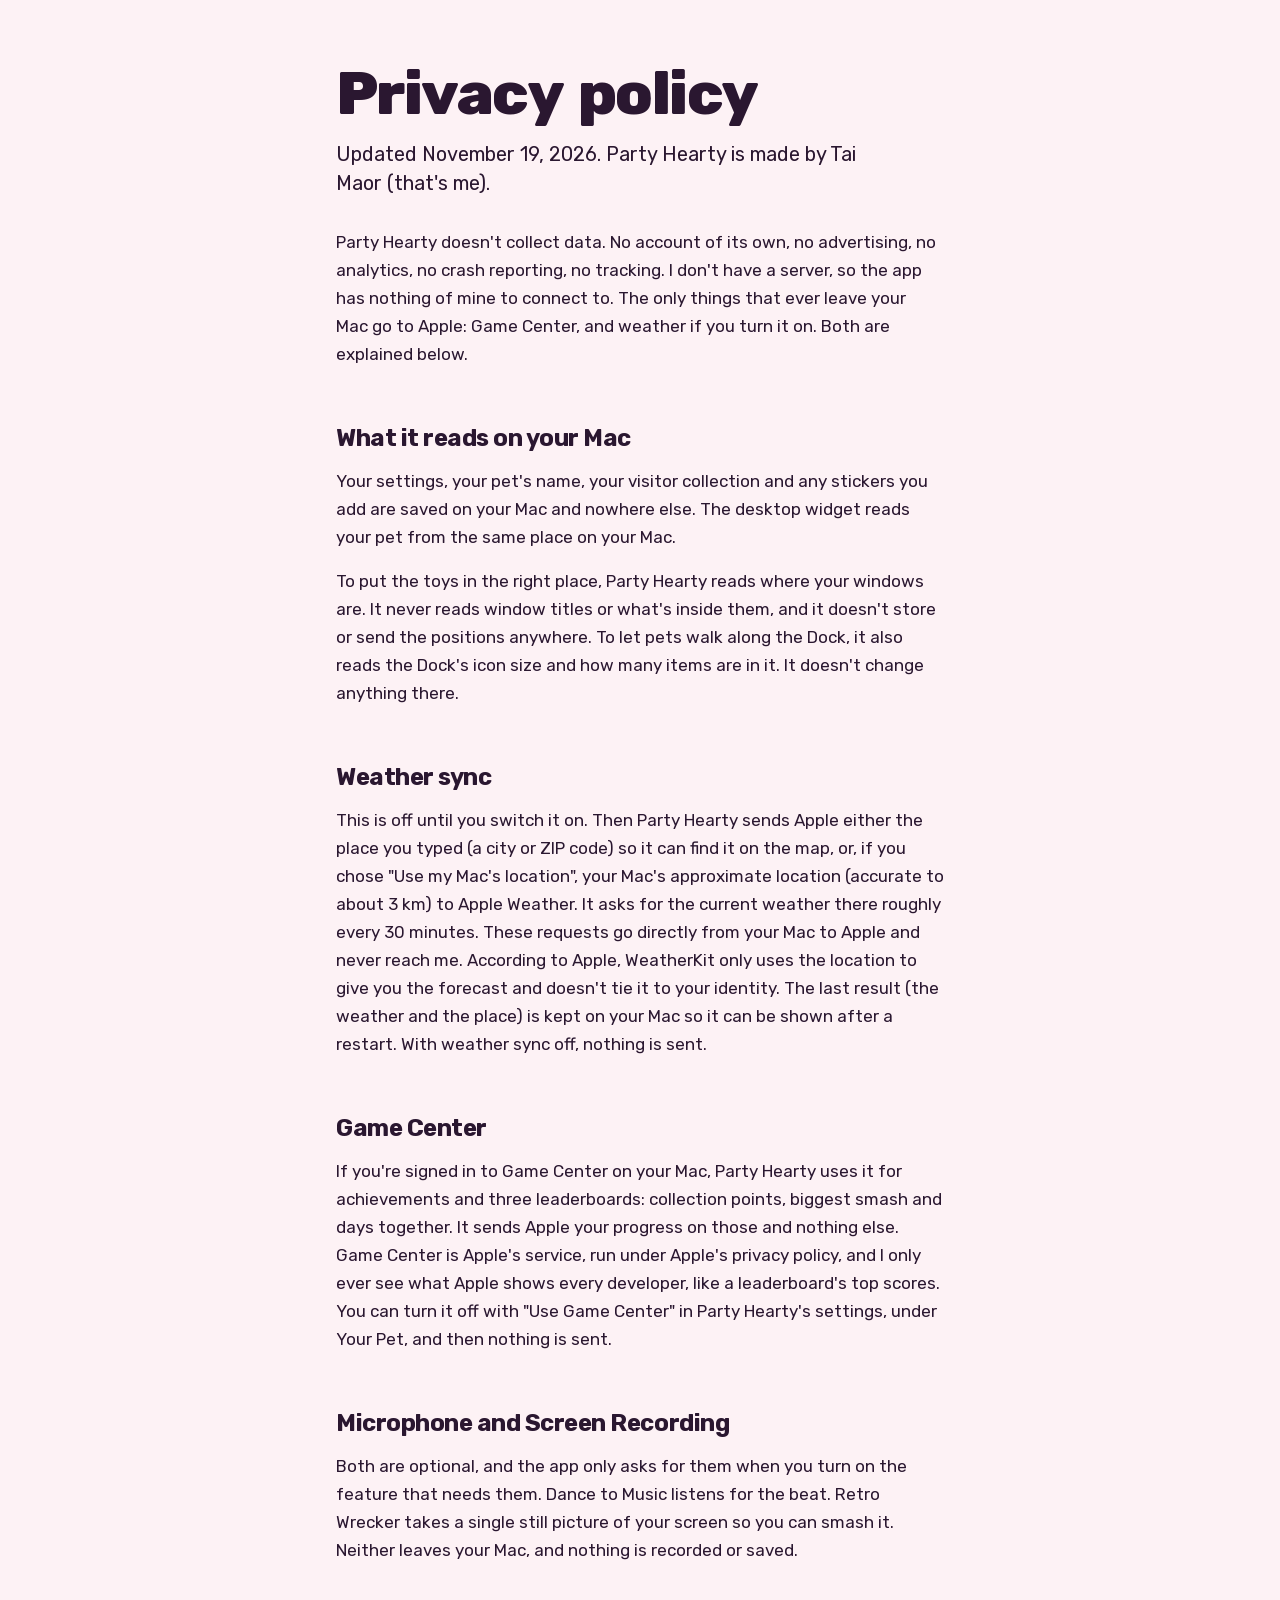
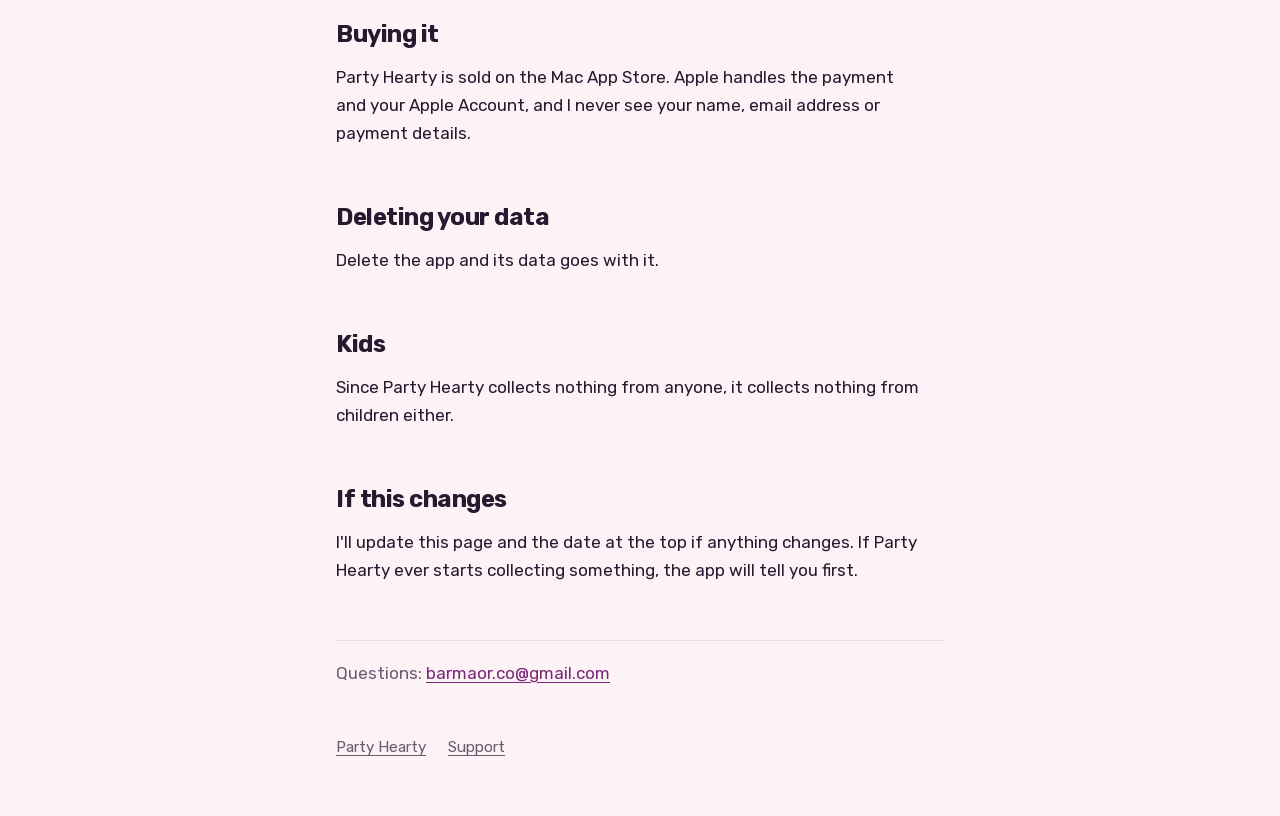
==== commit 202bdff1: "Cat icon, pink colors and Game Center in the privacy policy Shows the current cat icon, uses pink pa" ====
--- a/privacy.html
+++ b/privacy.html
@@ -4,24 +4,27 @@
 <meta charset="utf-8">
 <meta name="viewport" content="width=device-width, initial-scale=1">
 <title>Party Hearty privacy policy</title>
-<link rel="icon" href="favicon.png">
+<link rel="icon" href="favicon.png?v=2">
 <link rel="preload" href="fonts/rubik-normal-latin.woff2" as="font" type="font/woff2" crossorigin>
 <link rel="stylesheet" href="fonts.css">
-<link rel="stylesheet" href="style.css">
+<link rel="stylesheet" href="style.css?v=2">
 </head>
 <body>
 <main>
   <h1>Privacy policy</h1>
-  <p class="sub">Effective October 31, 2026. Party Hearty is made by Tai Maor (that's me).</p>
+  <p class="sub">Updated November 19, 2026. Party Hearty is made by Tai Maor (that's me).</p>
 
-  <p>Party Hearty doesn't collect data. No account, no advertising, no analytics, no crash reporting, no tracking. I don't have a server, so the app has nothing of mine to connect to.</p>
+  <p>Party Hearty doesn't collect data. No account of its own, no advertising, no analytics, no crash reporting, no tracking. I don't have a server, so the app has nothing of mine to connect to. The only things that ever leave your Mac go to Apple: Game Center, and weather if you turn it on. Both are explained below.</p>
 
   <h2>What it reads on your Mac</h2>
-  <p>Your settings, your pet's name, your visitor collection and any stickers you add are saved on your Mac and nowhere else.</p>
+  <p>Your settings, your pet's name, your visitor collection and any stickers you add are saved on your Mac and nowhere else. The desktop widget reads your pet from the same place on your Mac.</p>
   <p>To put the toys in the right place, Party Hearty reads where your windows are. It never reads window titles or what's inside them, and it doesn't store or send the positions anywhere. To let pets walk along the Dock, it also reads the Dock's icon size and how many items are in it. It doesn't change anything there.</p>
 
   <h2>Weather sync</h2>
   <p>This is off until you switch it on. Then Party Hearty sends Apple either the place you typed (a city or ZIP code) so it can find it on the map, or, if you chose "Use my Mac's location", your Mac's approximate location (accurate to about 3 km) to Apple Weather. It asks for the current weather there roughly every 30 minutes. These requests go directly from your Mac to Apple and never reach me. According to Apple, WeatherKit only uses the location to give you the forecast and doesn't tie it to your identity. The last result (the weather and the place) is kept on your Mac so it can be shown after a restart. With weather sync off, nothing is sent.</p>
+
+  <h2>Game Center</h2>
+  <p>If you're signed in to Game Center on your Mac, Party Hearty uses it for achievements and three leaderboards: collection points, biggest smash and days together. It sends Apple your progress on those and nothing else. Game Center is Apple's service, run under Apple's privacy policy, and I only ever see what Apple shows every developer, like a leaderboard's top scores. You can turn it off with "Use Game Center" in Party Hearty's settings, under Your Pet, and then nothing is sent.</p>
 
   <h2>Microphone and Screen Recording</h2>
   <p>Both are optional, and the app only asks for them when you turn on the feature that needs them. Dance to Music listens for the beat. Retro Wrecker takes a single still picture of your screen so you can smash it. Neither leaves your Mac, and nothing is recorded or saved.</p>
--- a/style.css
+++ b/style.css
@@ -1,24 +1,24 @@
 /* Party Hearty: a tidy desk with toys on it. Rubik throughout, rounded and friendly, never cartoonish. */
 :root {
   color-scheme: light dark;
-  --desk: #f6f8fa;
-  --ink: #16191d;
-  --soft: #5a616a;
-  --rule: #dce1e6;
-  --accent: #053A4F;
-  --select: rgba(5, 58, 79, .16);
+  --desk: #fdf2f5;
+  --ink: #2a1730;
+  --soft: #6d5a70;
+  --rule: #f0dbe3;
+  --accent: #7a2a78;
+  --select: rgba(31, 158, 154, .22);
   --key: #ffffff;
   --sans: "Rubik", -apple-system, "Helvetica Neue", Arial, sans-serif;
 }
 @media (prefers-color-scheme: dark) {
   :root {
-    --desk: #0e1114;
-    --ink: #e9ecef;
-    --soft: #9ca3ab;
-    --rule: #262c32;
-    --accent: #3092B5;
-    --select: rgba(48, 146, 181, .3);
-    --key: #1a1f24;
+    --desk: #1a1220;
+    --ink: #f3e9f1;
+    --soft: #b6a4b6;
+    --rule: #34263b;
+    --accent: #f2a0cb;
+    --select: rgba(31, 158, 154, .35);
+    --key: #261b2d;
   }
 }
 * { box-sizing: border-box; }
@@ -33,7 +33,7 @@
 main { padding: 64px 0 24px; }
 
 .top { display: flex; align-items: center; gap: 18px; margin: 0 0 18px; }
-.top img { width: 84px; height: 84px; border-radius: 20px; rotate: -5deg; box-shadow: 0 10px 24px rgba(10, 20, 30, .16); flex: none; }
+.top img { width: 84px; height: 84px; border-radius: 20px; rotate: -5deg; box-shadow: 0 10px 24px rgba(60, 20, 50, .16); flex: none; }
 h1 { font: 800 clamp(2.6rem, 10vw, 3.8rem)/.98 var(--sans); letter-spacing: -.025em; word-spacing: .08em; margin: 0; text-wrap: balance; }
 main > h1:first-child, h1.page { margin: 0 0 16px; }
 .sub { font-size: 1.25rem; line-height: 1.45; margin: 0 0 30px; max-width: 26em; text-wrap: pretty; }
@@ -48,9 +48,10 @@
 /* The toy list: a little confetti square in front of each */
 ul { list-style: none; margin: 0 0 20px; padding: 0; }
 ul li { position: relative; padding-left: 1.6em; margin: 0 0 12px; }
-ul li::before { content: ""; position: absolute; left: .15em; top: .58em; width: .5em; height: .5em; border-radius: 2px; background: var(--accent); rotate: 20deg; }
-ul li:nth-child(3n+2)::before { rotate: -15deg; opacity: .7; }
-ul li:nth-child(3n)::before { rotate: 40deg; opacity: .45; }
+ul li::before { content: ""; position: absolute; left: .15em; top: .58em; width: .5em; height: .5em; border-radius: 2px; background: #1f9e9a; rotate: 20deg; }
+ul li:nth-child(4n+2)::before { background: #e2b33c; rotate: -15deg; }
+ul li:nth-child(4n+3)::before { background: #e86fa0; rotate: 40deg; }
+ul li:nth-child(4n)::before { background: #7b5cc4; rotate: -30deg; }
 ol { margin: 0 0 16px; padding-left: 1.3em; }
 ol li { margin: 0 0 8px; }
 
